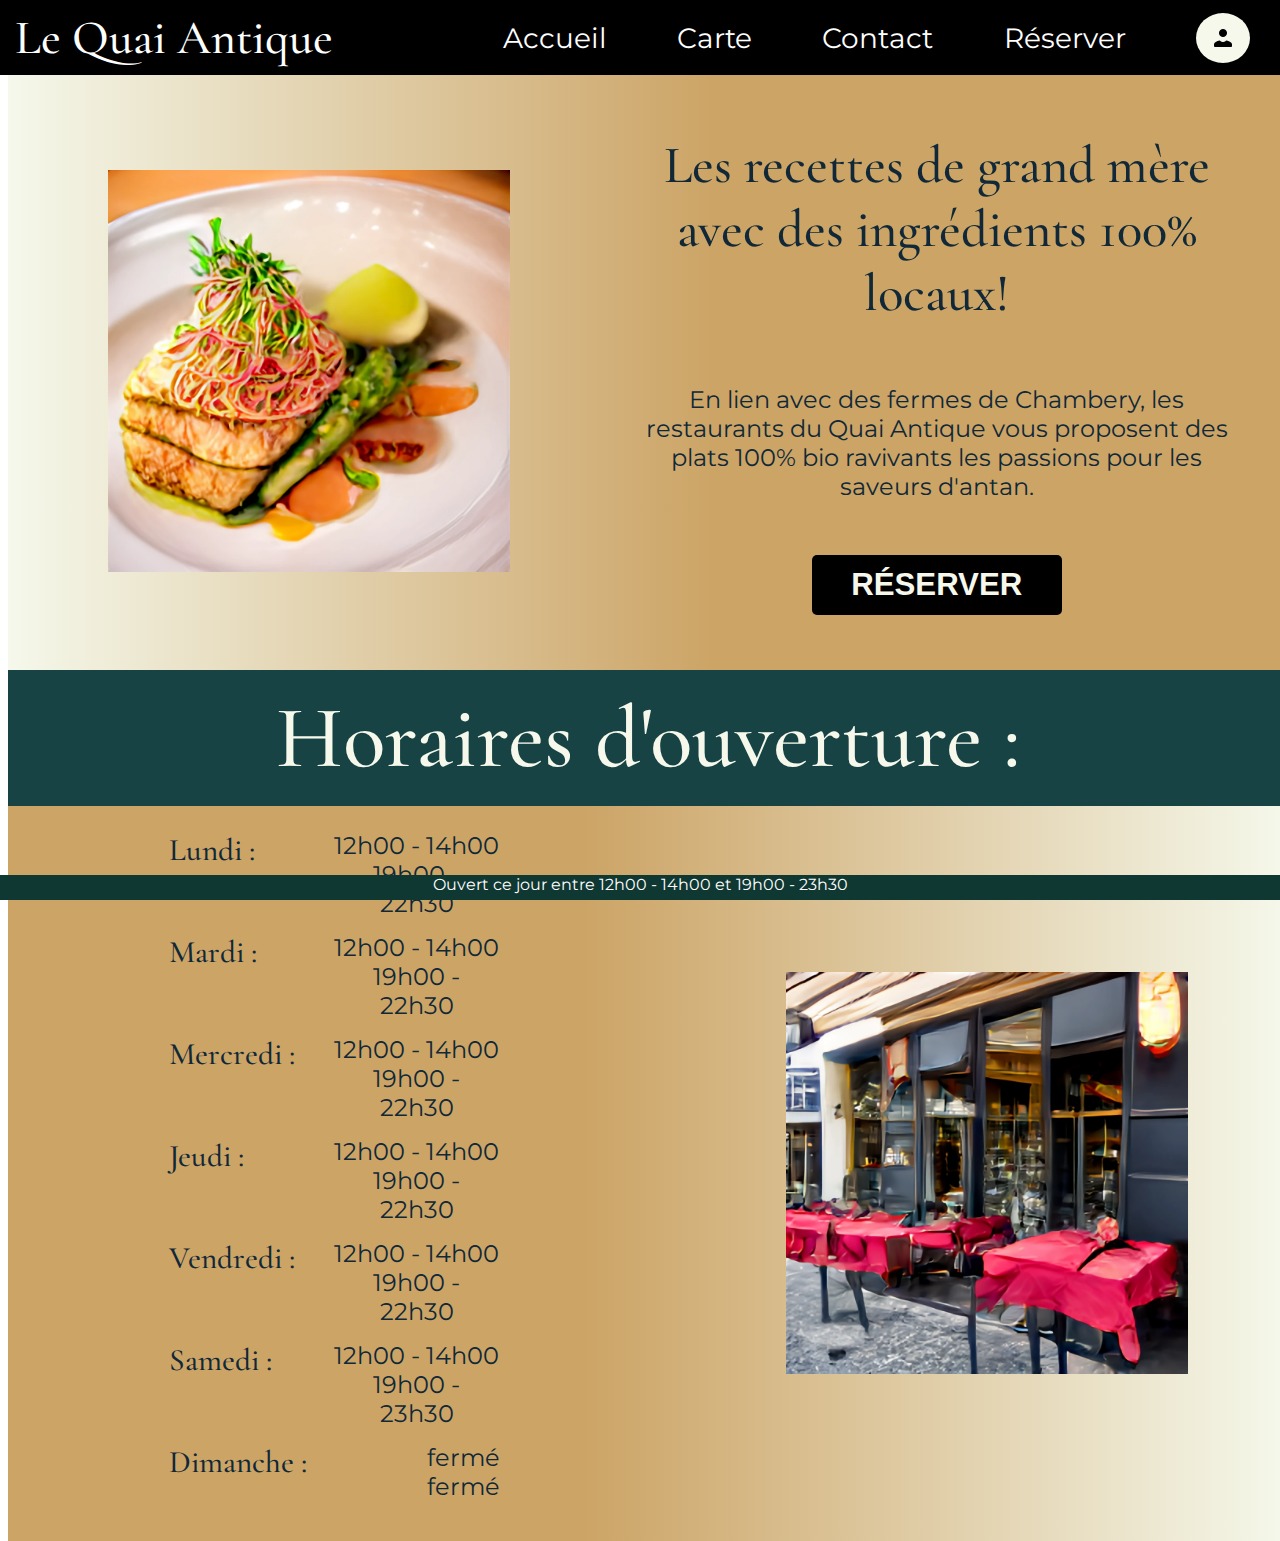
==== index.html @ f286ab32 "Front-end demo 2.2 Completely changed graphical chart Changed the archtitecture of the "Plat" page F" ====
<!DOCTYPE html>
<html lang="fr-FR">

<head>
    <meta charset="UTF-8">
    <title>Restaurant Le Quai Antique Chambery</title>
    <meta name="description" content="Redécouvrez la cuisine de vos ancêtres dans ce restaurant gastronomique étoilé.">
    <meta name="keywords" content="Restaurant, Gastronomique, Réserver, Diner, Déjeuner">
    <meta name="author" content="Abel Ciccoli">
    <link rel="stylesheet" href="styles/main.css">
</head>

<body>
    <nav id="navBar" class="navBar">
        <div>Le Quai Antique</div>
        <li id="navList" class="navBar">
            <ul>Accueil</ul>
            <ul>Carte</ul>
            <ul>Contact</ul>
            <ul>Réserver</ul>
            <ul><button class="profile"><img src="images/icons8-person-24.png" alt="icon made by https://icons8.com/icon/86320/person"></button></ul>
        </li>
    </nav>
    <main>
        <section class="greenSection">
            <div class="Carousel">
                <div class="photoHandler">
                    <img src="images/great restaurant food bio.png" alt="Savoureux plat à base de crêpes">
                </div>
            </div>
            <div class="description">
                <h1 class="slogan">Les recettes de grand mère avec des ingrédients 100% locaux!</h1>
                <div>
                    <p>En lien avec des fermes de Chambery, les restaurants du Quai Antique vous proposent
                        des plats 100% bio ravivants les passions pour les saveurs d'antan.</p>
                </div>
                <div class="btnCenter"><button class="description">RÉSERVER</button></div>
            </div>
        </section>
        <section class="headSection">
            <div class="title">Horaires d'ouverture :</div>
        </section>
        <section class="blueSection">
            <div class="Carousel">
                <div class="photoHandler">
                    <img src="images/restaurant _Le Quai Antique_  from outside.png"
                        alt="Savoureux burgers dans un plus grand burger">
                </div>
            </div>
            <div class="description">
                <div class="openHours">
                    <div class="tabSquare">
                        <div class="weekDay">Lundi : </div>
                        <div class="hours">
                            <div class="lunch">12h00 - 14h00</div>
                            <div class="diner">19h00 - 22h30</div>
                        </div>
                    </div>
                    <div class="tabSquare">
                        <div class="weekDay">Mardi : </div>
                        <div class="hours">
                            <div class="lunch">12h00 - 14h00</div>
                            <div class="diner">19h00 - 22h30</div>
                        </div>
                    </div>
                    <div class="tabSquare">
                        <div class="weekDay">Mercredi : </div>
                        <div class="hours">
                            <div class="lunch">12h00 - 14h00</div>
                            <div class="diner">19h00 - 22h30</div>
                        </div>
                    </div>
                    <div class="tabSquare">
                        <div class="weekDay">Jeudi : </div>
                        <div class="hours">
                            <div class="lunch">12h00 - 14h00</div>
                            <div class="diner">19h00 - 22h30</div>
                        </div>
                    </div>
                    <div class="tabSquare">
                        <div class="weekDay">Vendredi : </div>
                        <div class="hours">
                            <div class="lunch">12h00 - 14h00</div>
                            <div class="diner">19h00 - 22h30</div>
                        </div>
                    </div>
                    <div class="tabSquare">
                        <div class="weekDay">Samedi : </div>
                        <div class="hours">
                            <div class="lunch">12h00 - 14h00</div>
                            <div class="diner">19h00 - 23h30</div>
                        </div>
                    </div>
                    <div class="tabSquare">
                        <div class="weekDay">Dimanche : </div>
                        <div class="hours">
                            <div class="lunch">fermé</div>
                            <div class="diner">fermé</div>
                        </div>
                    </div>
                </div>
            </div>
        </section>
    </main>
    <footer>Ouvert ce jour entre 12h00 - 14h00 et 19h00 - 23h30</footer>
</body>

</html>
---- styles/main.css ----
@import 'layout.css';
@import 'components.css';/*# sourceMappingURL=main.css.map */
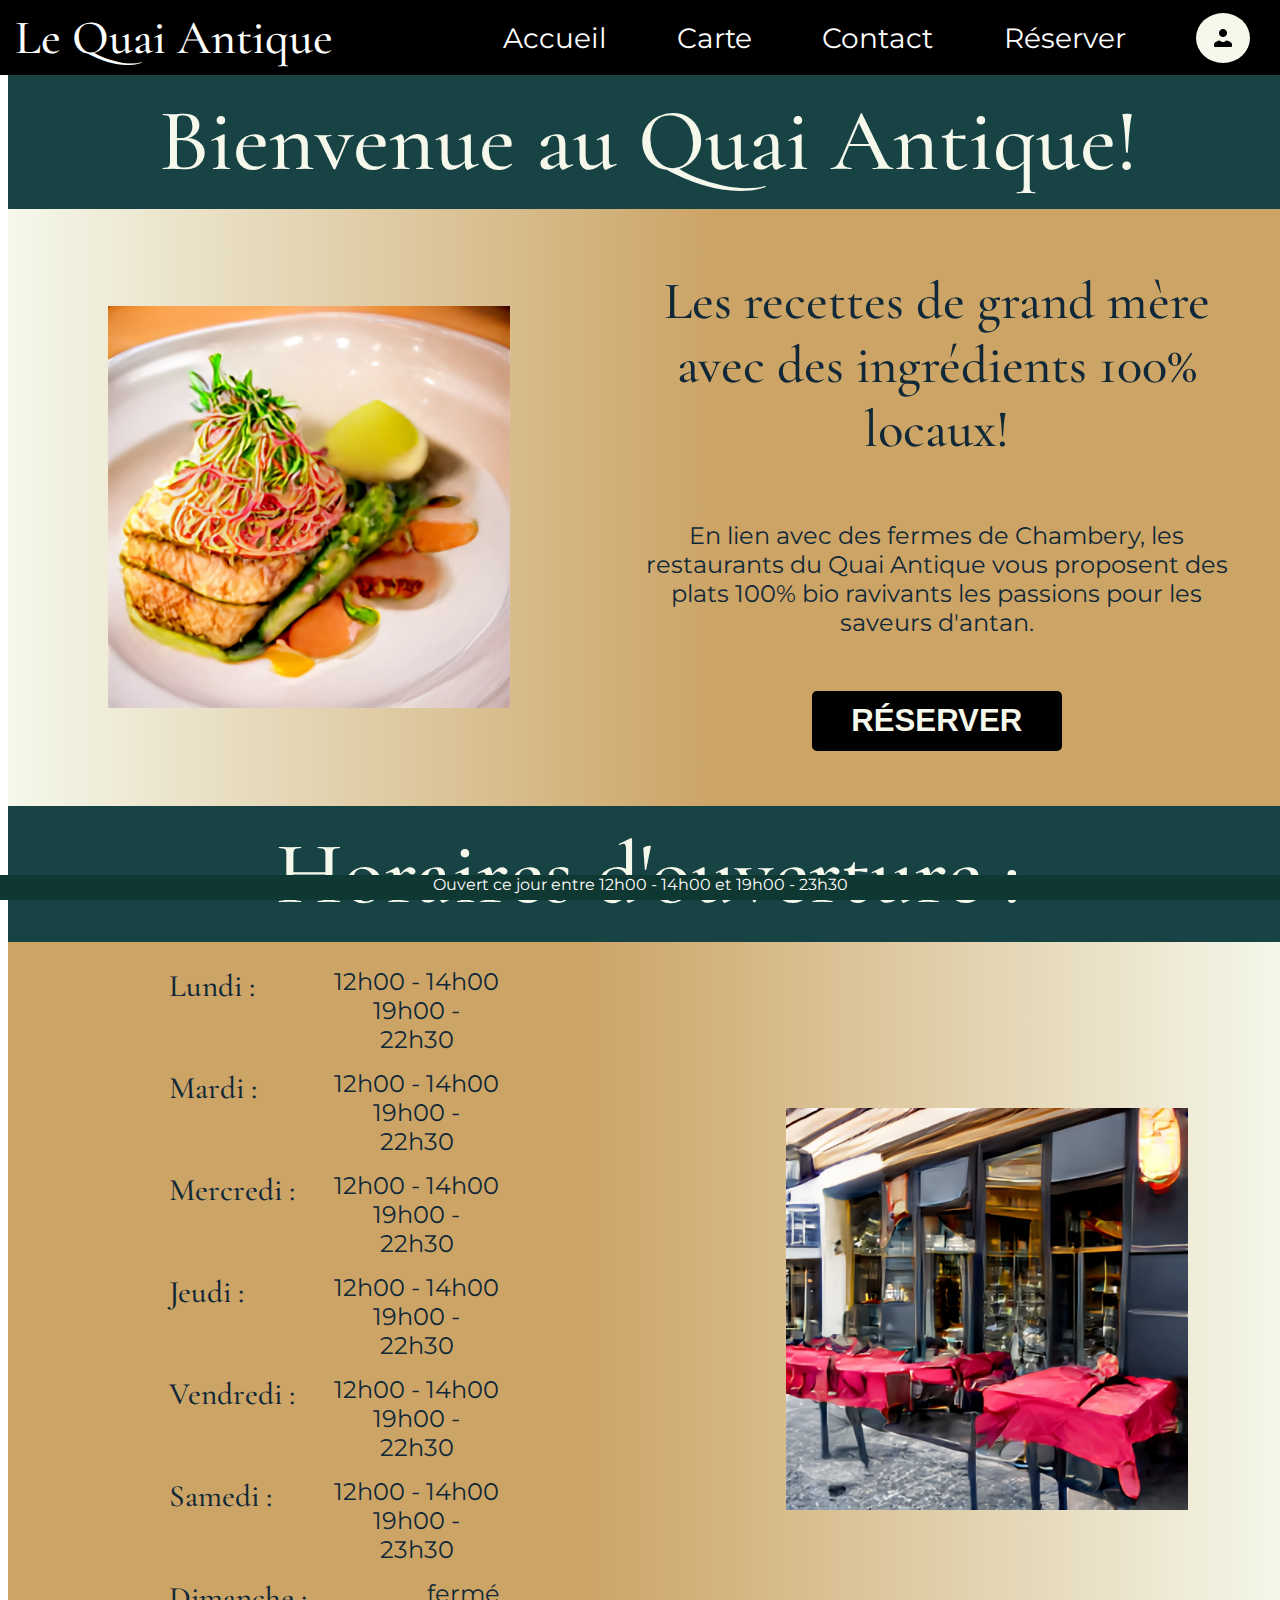
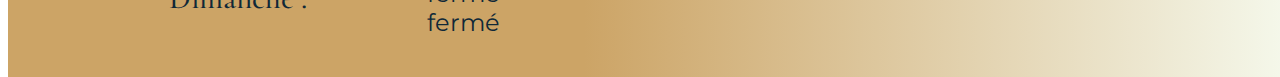
==== commit ffa194b7: "Front-end demo 2.3 \n Added head section to homepage" ====
--- a/index.html
+++ b/index.html
@@ -22,6 +22,9 @@
         </li>
     </nav>
     <main>
+        <section class="headSection">
+            <div class="title">Bienvenue au Quai Antique!</div>
+        </section>
         <section class="greenSection">
             <div class="Carousel">
                 <div class="photoHandler">
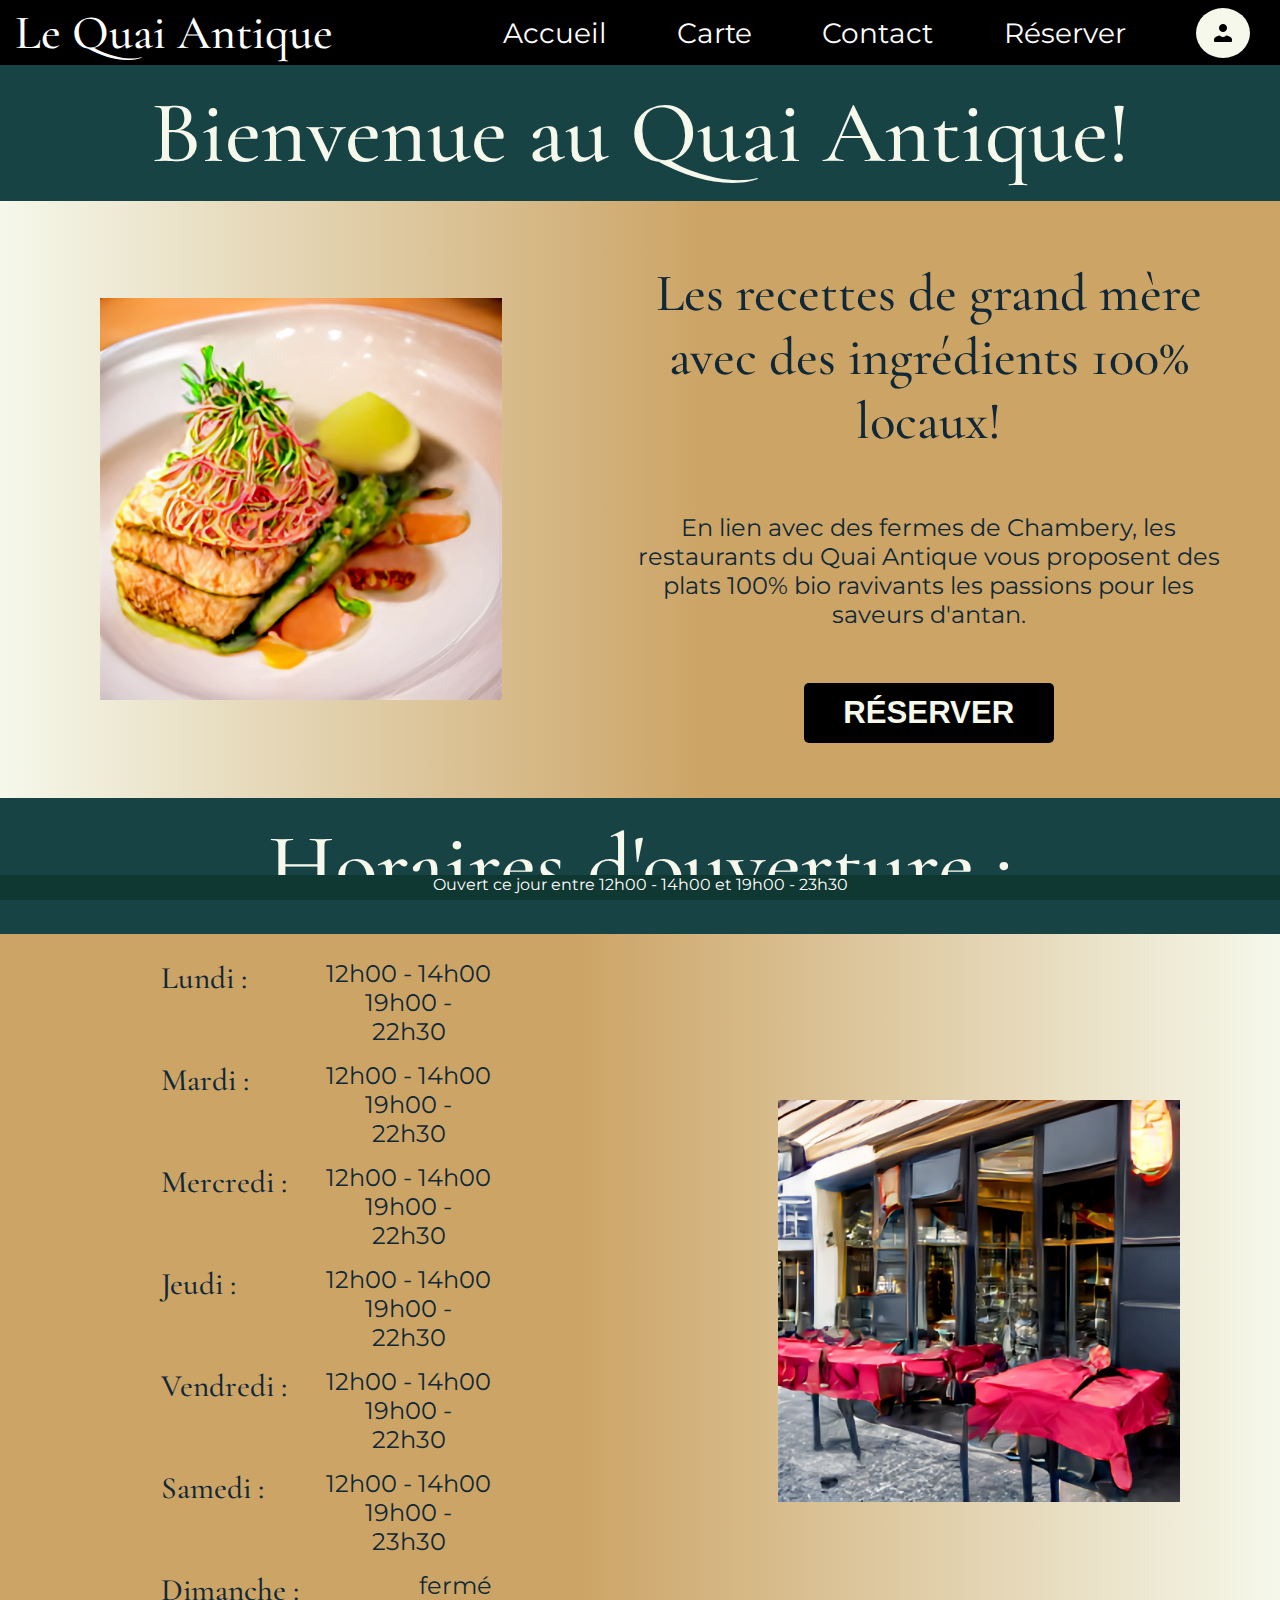
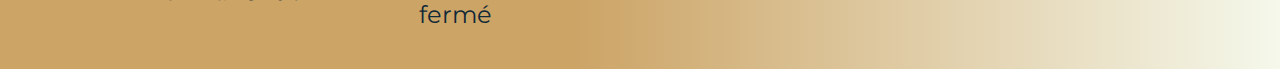
==== commit 7419fdcf: "Front-end demo 3.1 Refactored scss a bit. Started to create the layout for the page reservation.html" ====
--- a/index.html
+++ b/index.html
@@ -18,14 +18,15 @@
             <ul>Carte</ul>
             <ul>Contact</ul>
             <ul>Réserver</ul>
-            <ul><button class="profile"><img src="images/icons8-person-24.png" alt="icon made by https://icons8.com/icon/86320/person"></button></ul>
+            <ul><button class="profile"><img src="images/icons8-person-24.png"
+                        alt="icon made by https://icons8.com/icon/86320/person"></button></ul>
         </li>
     </nav>
     <main>
         <section class="headSection">
             <div class="title">Bienvenue au Quai Antique!</div>
         </section>
-        <section class="greenSection">
+        <section class="menuSectionOne">
             <div class="Carousel">
                 <div class="photoHandler">
                     <img src="images/great restaurant food bio.png" alt="Savoureux plat à base de crêpes">
@@ -43,7 +44,7 @@
         <section class="headSection">
             <div class="title">Horaires d'ouverture :</div>
         </section>
-        <section class="blueSection">
+        <section class="menuSectionTwo">
             <div class="Carousel">
                 <div class="photoHandler">
                     <img src="images/restaurant _Le Quai Antique_  from outside.png"
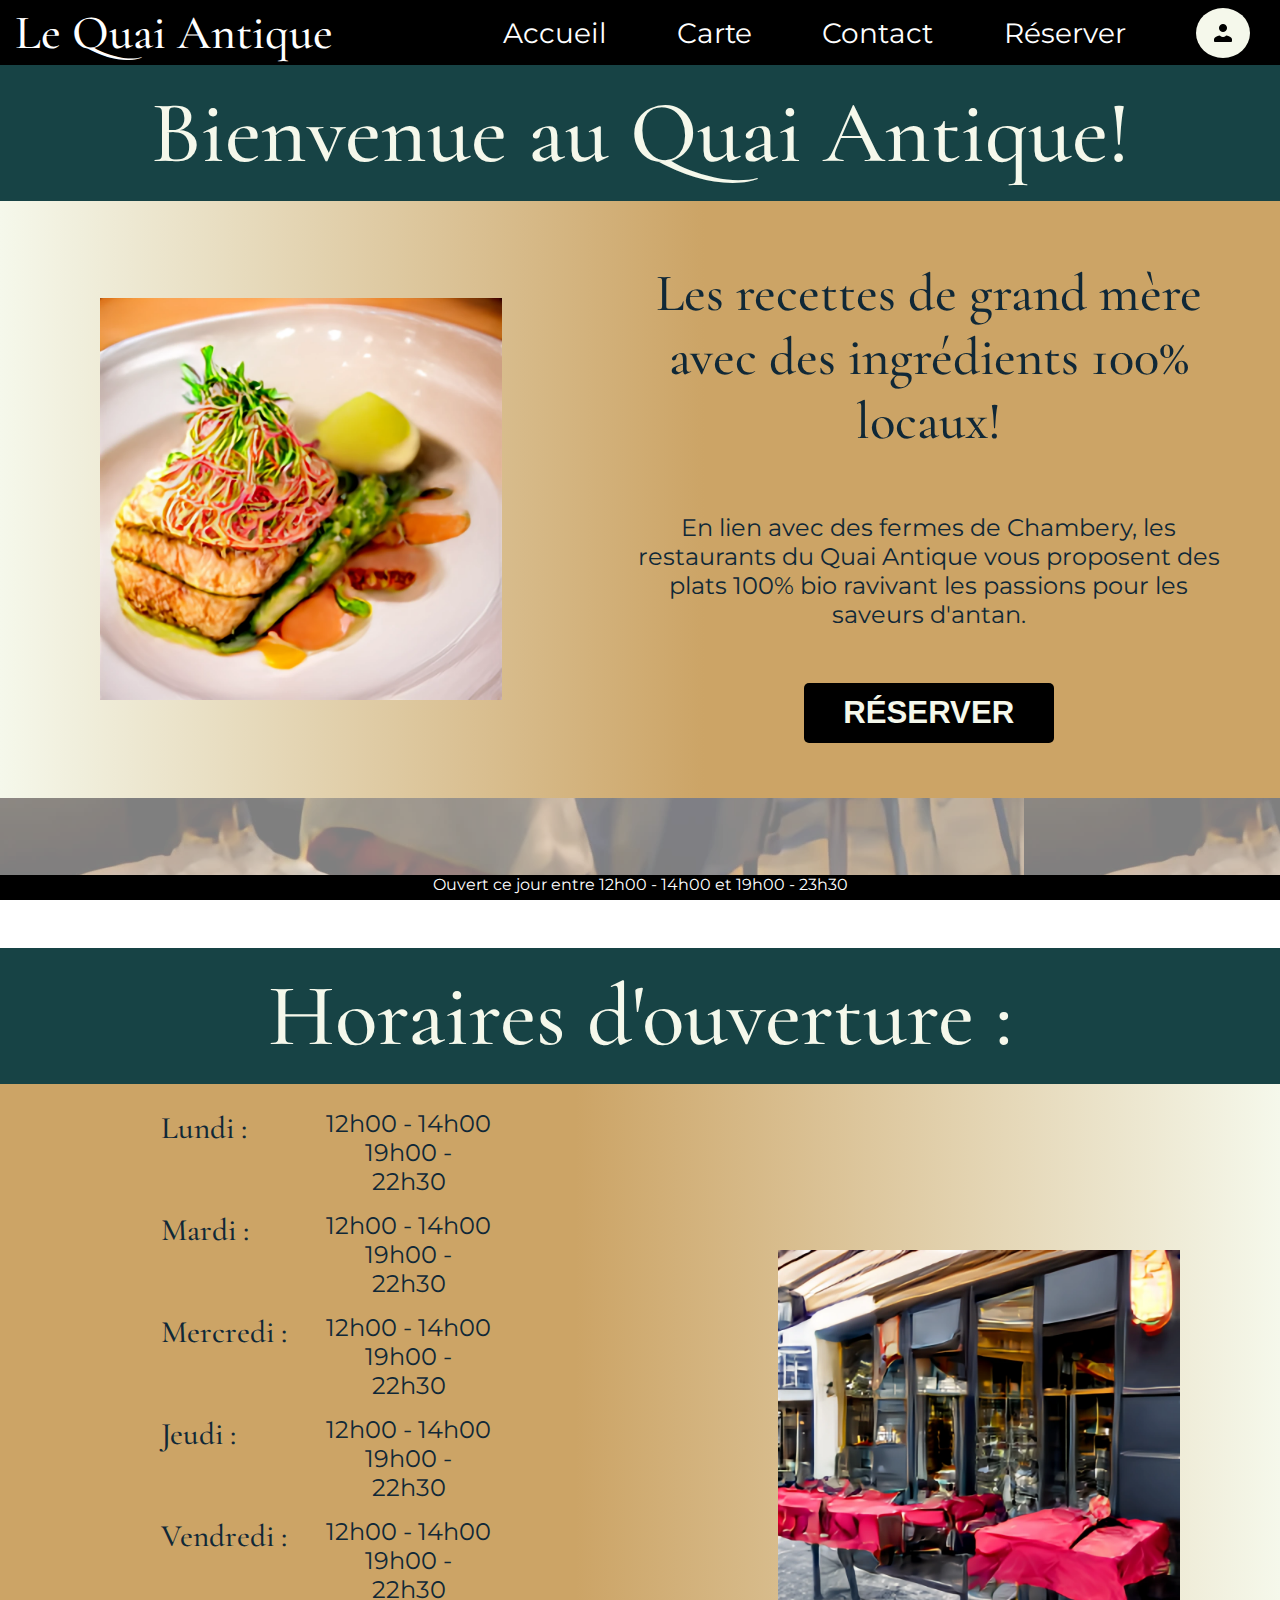
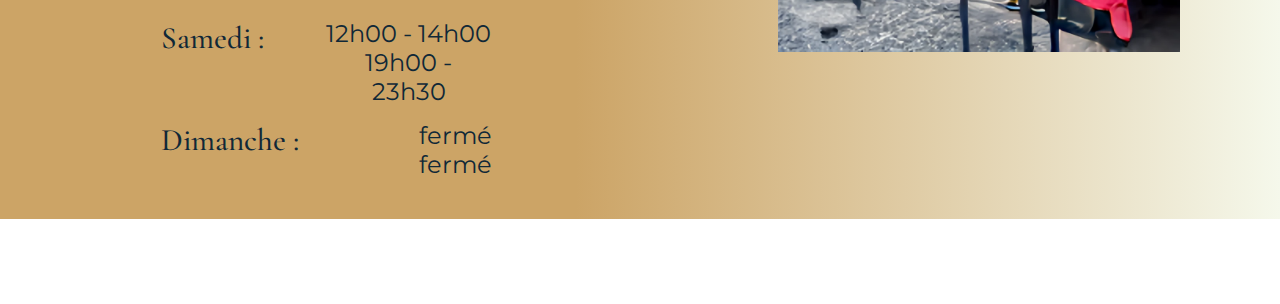
==== commit 4aacf514: "Front-end demo 4.0. Added background and transitions to all pages" ====
--- a/index.html
+++ b/index.html
@@ -22,6 +22,7 @@
                         alt="icon made by https://icons8.com/icon/86320/person"></button></ul>
         </li>
     </nav>
+    <div class="background"></div>
     <main>
         <section class="headSection">
             <div class="title">Bienvenue au Quai Antique!</div>
@@ -36,11 +37,14 @@
                 <h1 class="slogan">Les recettes de grand mère avec des ingrédients 100% locaux!</h1>
                 <div>
                     <p>En lien avec des fermes de Chambery, les restaurants du Quai Antique vous proposent
-                        des plats 100% bio ravivants les passions pour les saveurs d'antan.</p>
+                        des plats 100% bio ravivant les passions pour les saveurs d'antan.</p>
                 </div>
                 <div class="btnCenter"><button class="description">RÉSERVER</button></div>
             </div>
         </section>
+    </main>
+    <div class="transition"></div>
+    <main>
         <section class="headSection">
             <div class="title">Horaires d'ouverture :</div>
         </section>
@@ -106,6 +110,7 @@
             </div>
         </section>
     </main>
+    <div class="transition"></div>
     <footer>Ouvert ce jour entre 12h00 - 14h00 et 19h00 - 23h30</footer>
 </body>
 
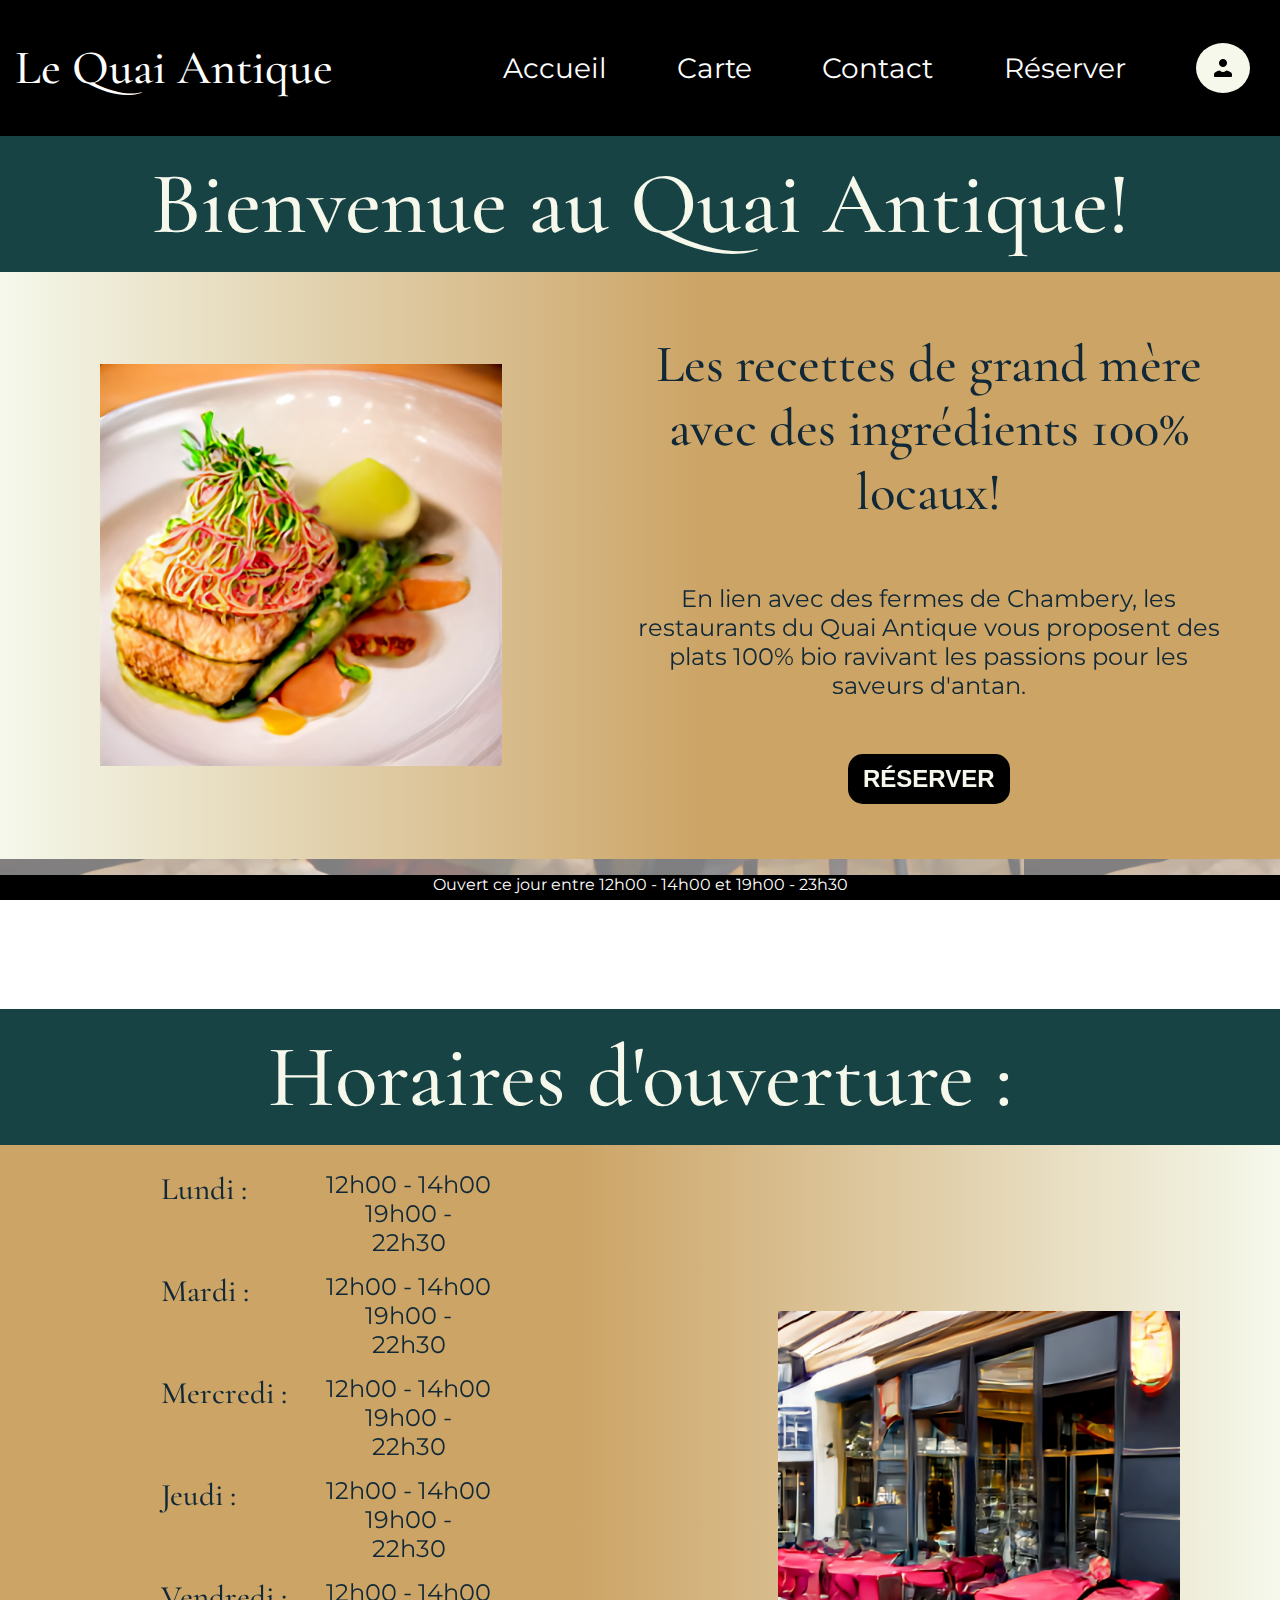
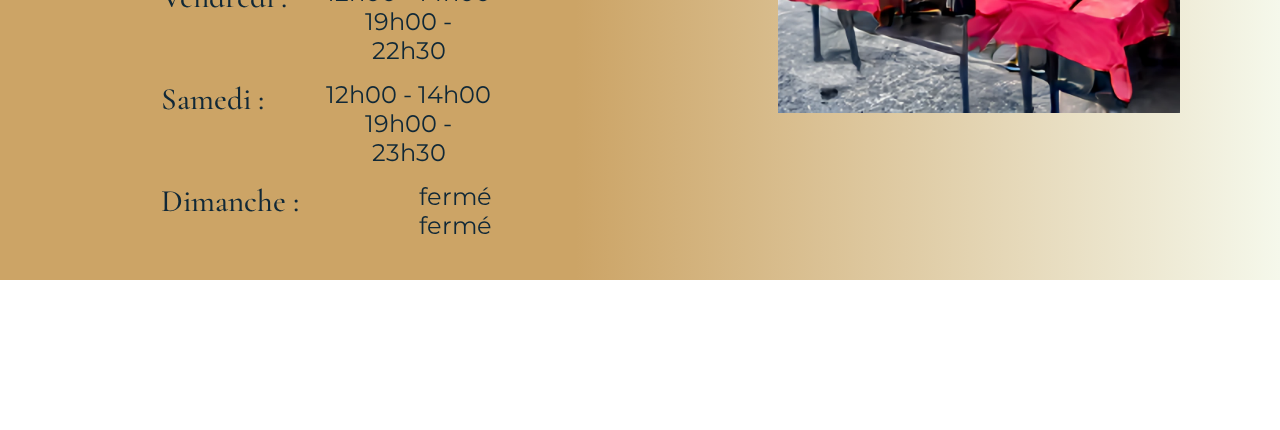
==== commit 14f75356: "Front-end demo 6.2. Started building responsive design" ====
--- a/index.html
+++ b/index.html
@@ -11,6 +11,8 @@
 </head>
 
 <body>
+    <div class="background"></div>
+    <main>
     <nav id="navBar" class="navBar">
         <div>Le Quai Antique</div>
         <li id="navList" class="navBar">
@@ -22,8 +24,6 @@
                         alt="icon made by https://icons8.com/icon/86320/person"></button></ul>
         </li>
     </nav>
-    <div class="background"></div>
-    <main>
         <section class="headSection">
             <div class="title">Bienvenue au Quai Antique!</div>
         </section>
@@ -42,9 +42,7 @@
                 <div class="btnCenter"><button class="description">RÉSERVER</button></div>
             </div>
         </section>
-    </main>
     <div class="transition"></div>
-    <main>
         <section class="headSection">
             <div class="title">Horaires d'ouverture :</div>
         </section>
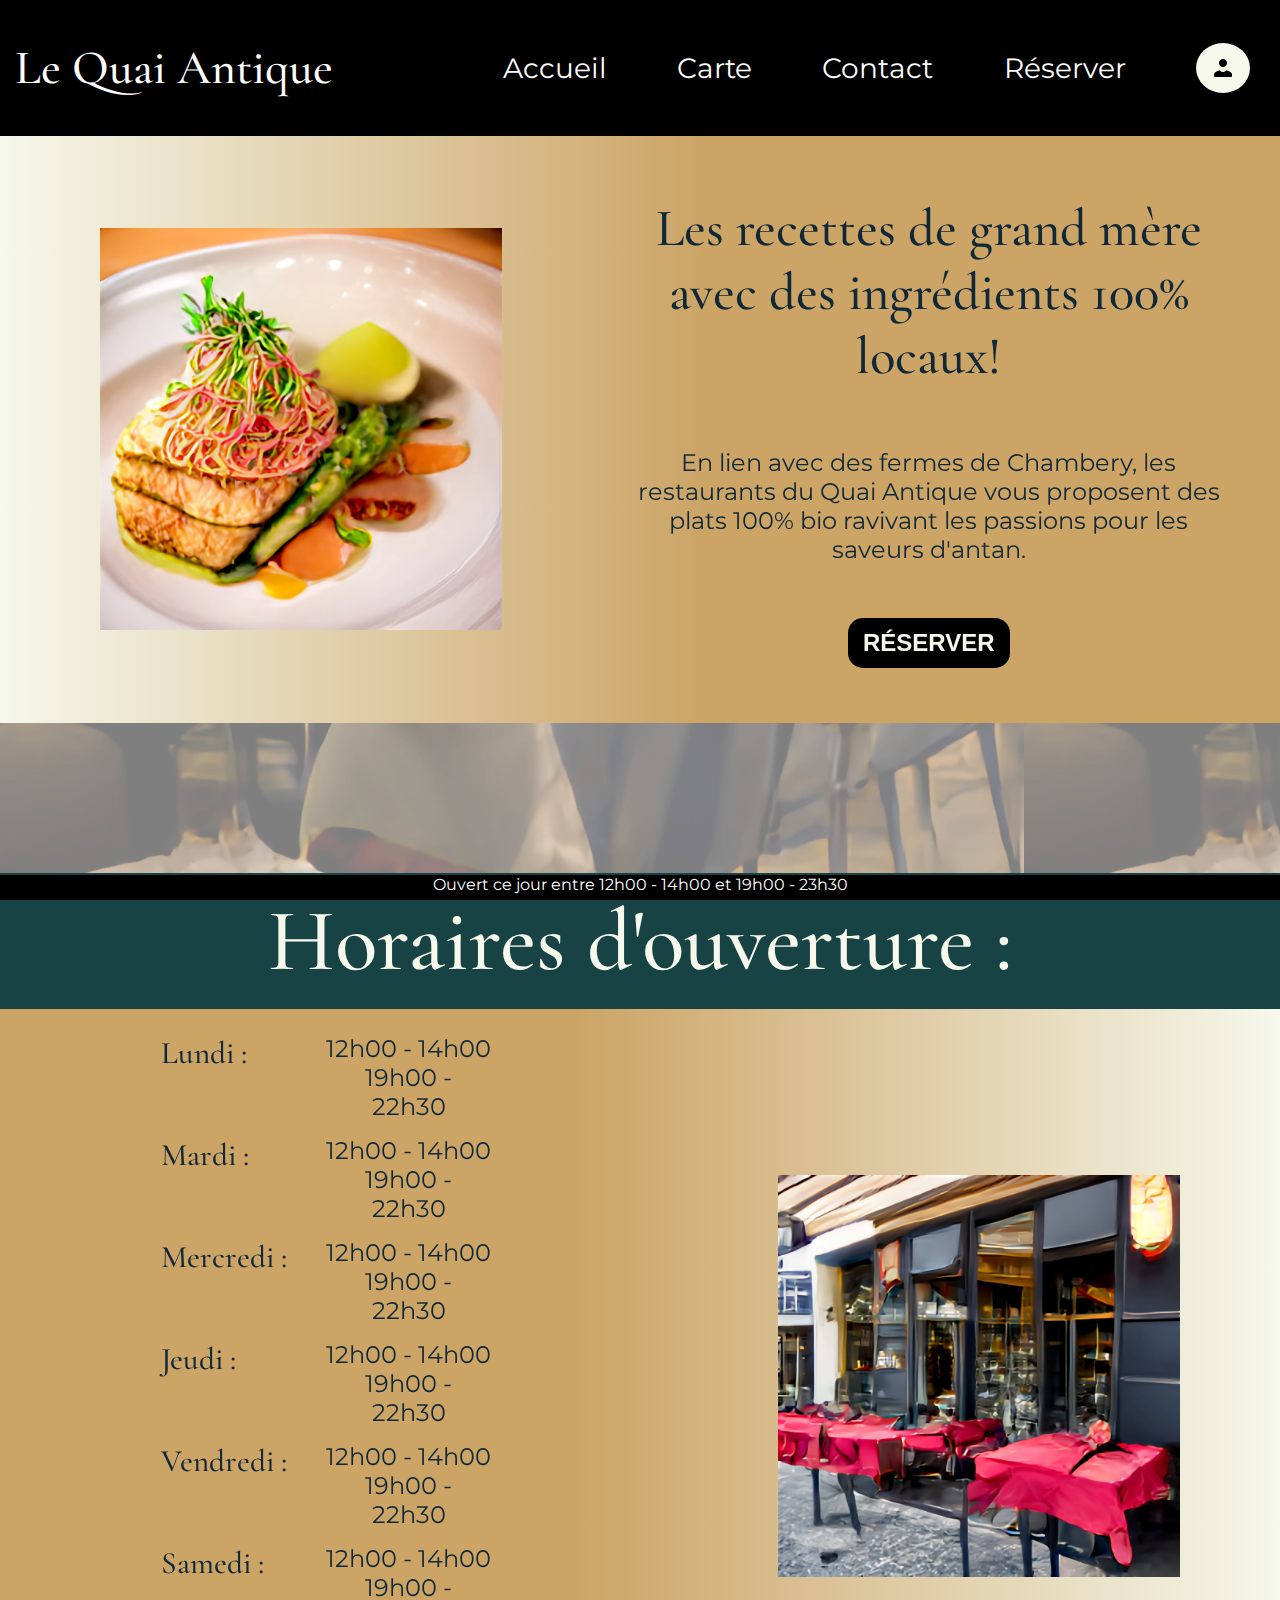
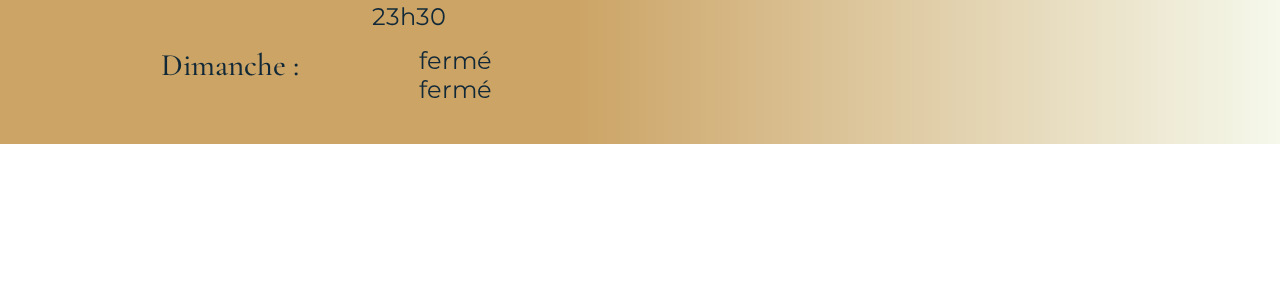
==== commit 1f1396b2: "Front-end demo still tryong to make everything responsive" ====
--- a/index.html
+++ b/index.html
@@ -12,7 +12,6 @@
 
 <body>
     <div class="background"></div>
-    <main>
     <nav id="navBar" class="navBar">
         <div>Le Quai Antique</div>
         <li id="navList" class="navBar">
@@ -24,6 +23,7 @@
                         alt="icon made by https://icons8.com/icon/86320/person"></button></ul>
         </li>
     </nav>
+    <main>
         <section class="headSection">
             <div class="title">Bienvenue au Quai Antique!</div>
         </section>
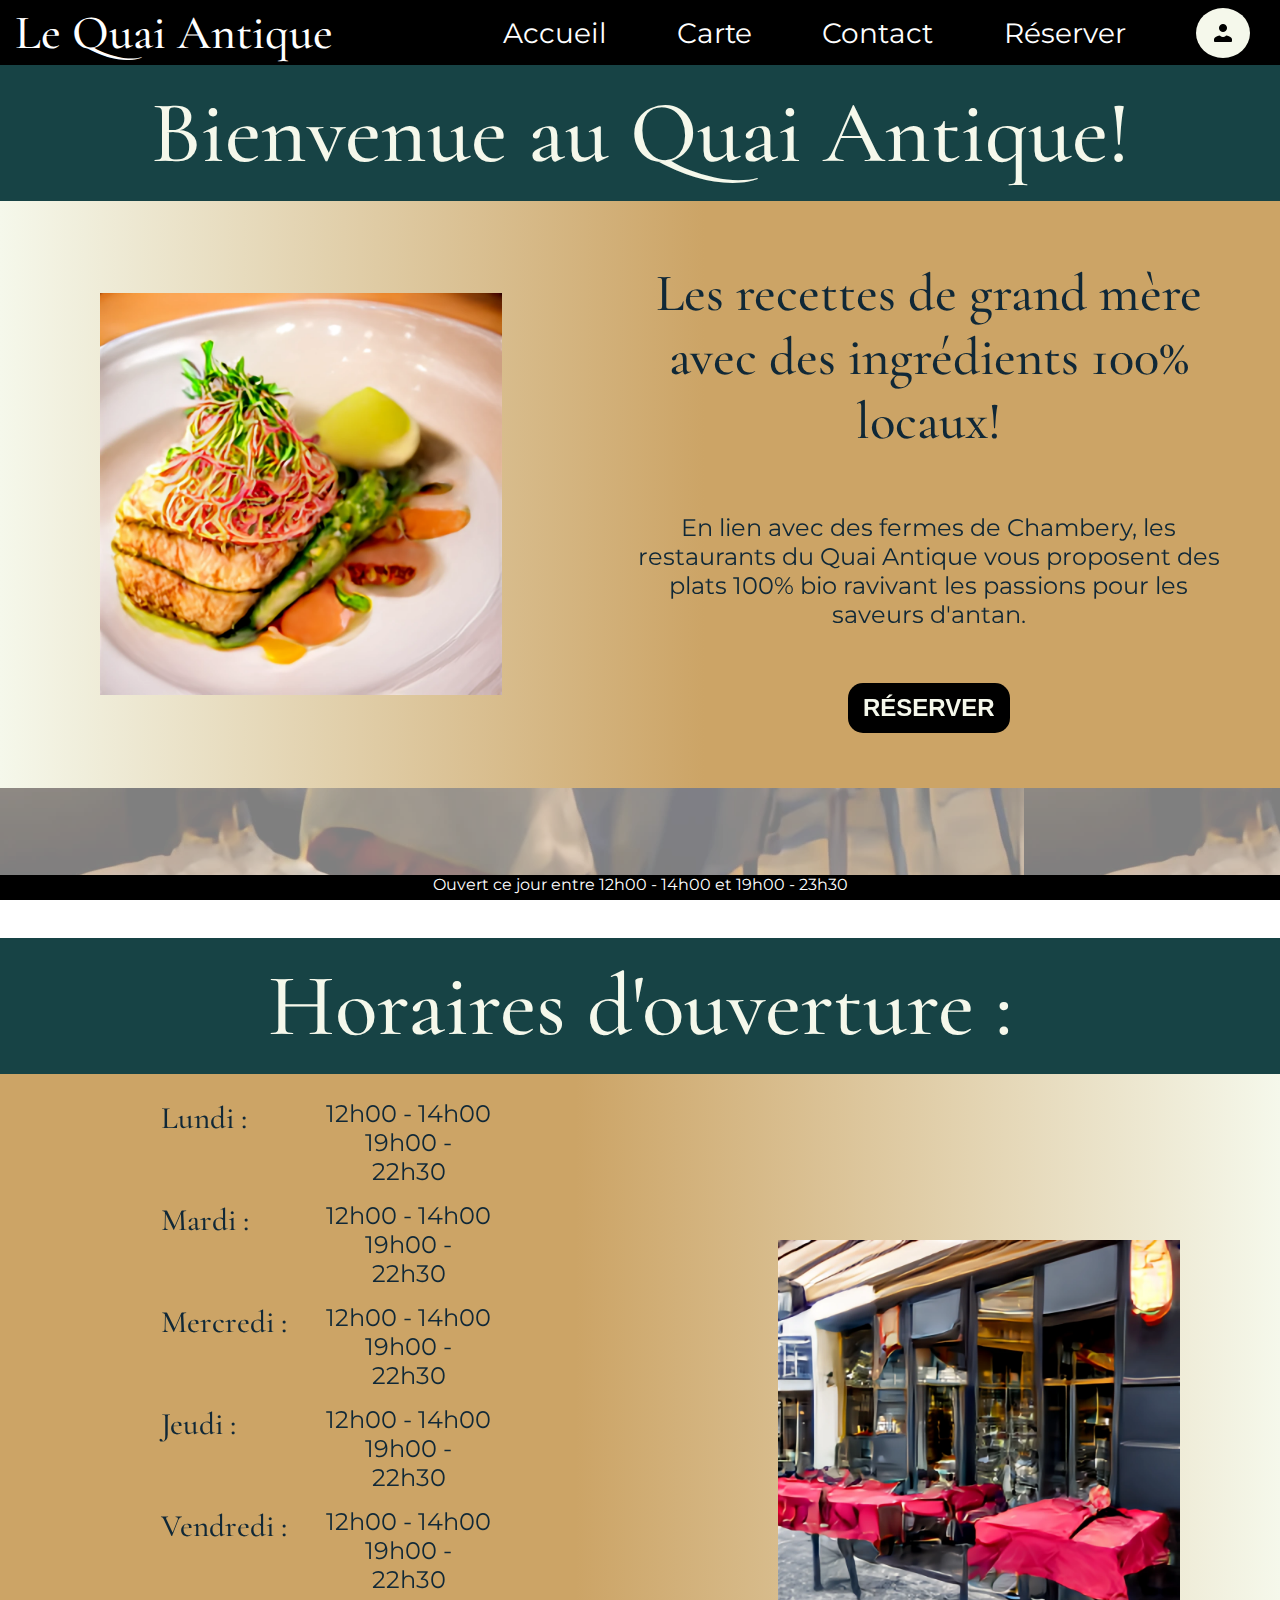
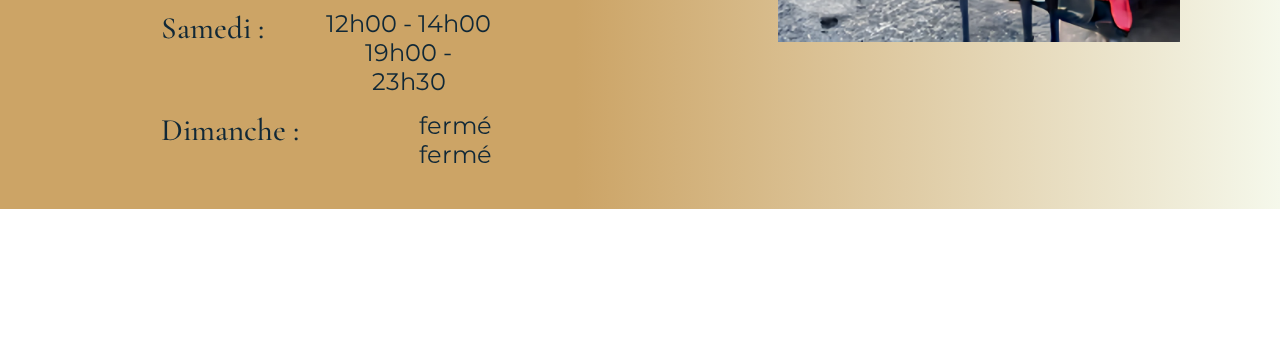
==== commit 01f9fd25: "Front-end demo 6.4. Made the forms responsive. Only thing left are the button containers" ====
--- a/index.html
+++ b/index.html
@@ -24,6 +24,7 @@
         </li>
     </nav>
     <main>
+        <div class="navBarBuffer"></div>
         <section class="headSection">
             <div class="title">Bienvenue au Quai Antique!</div>
         </section>
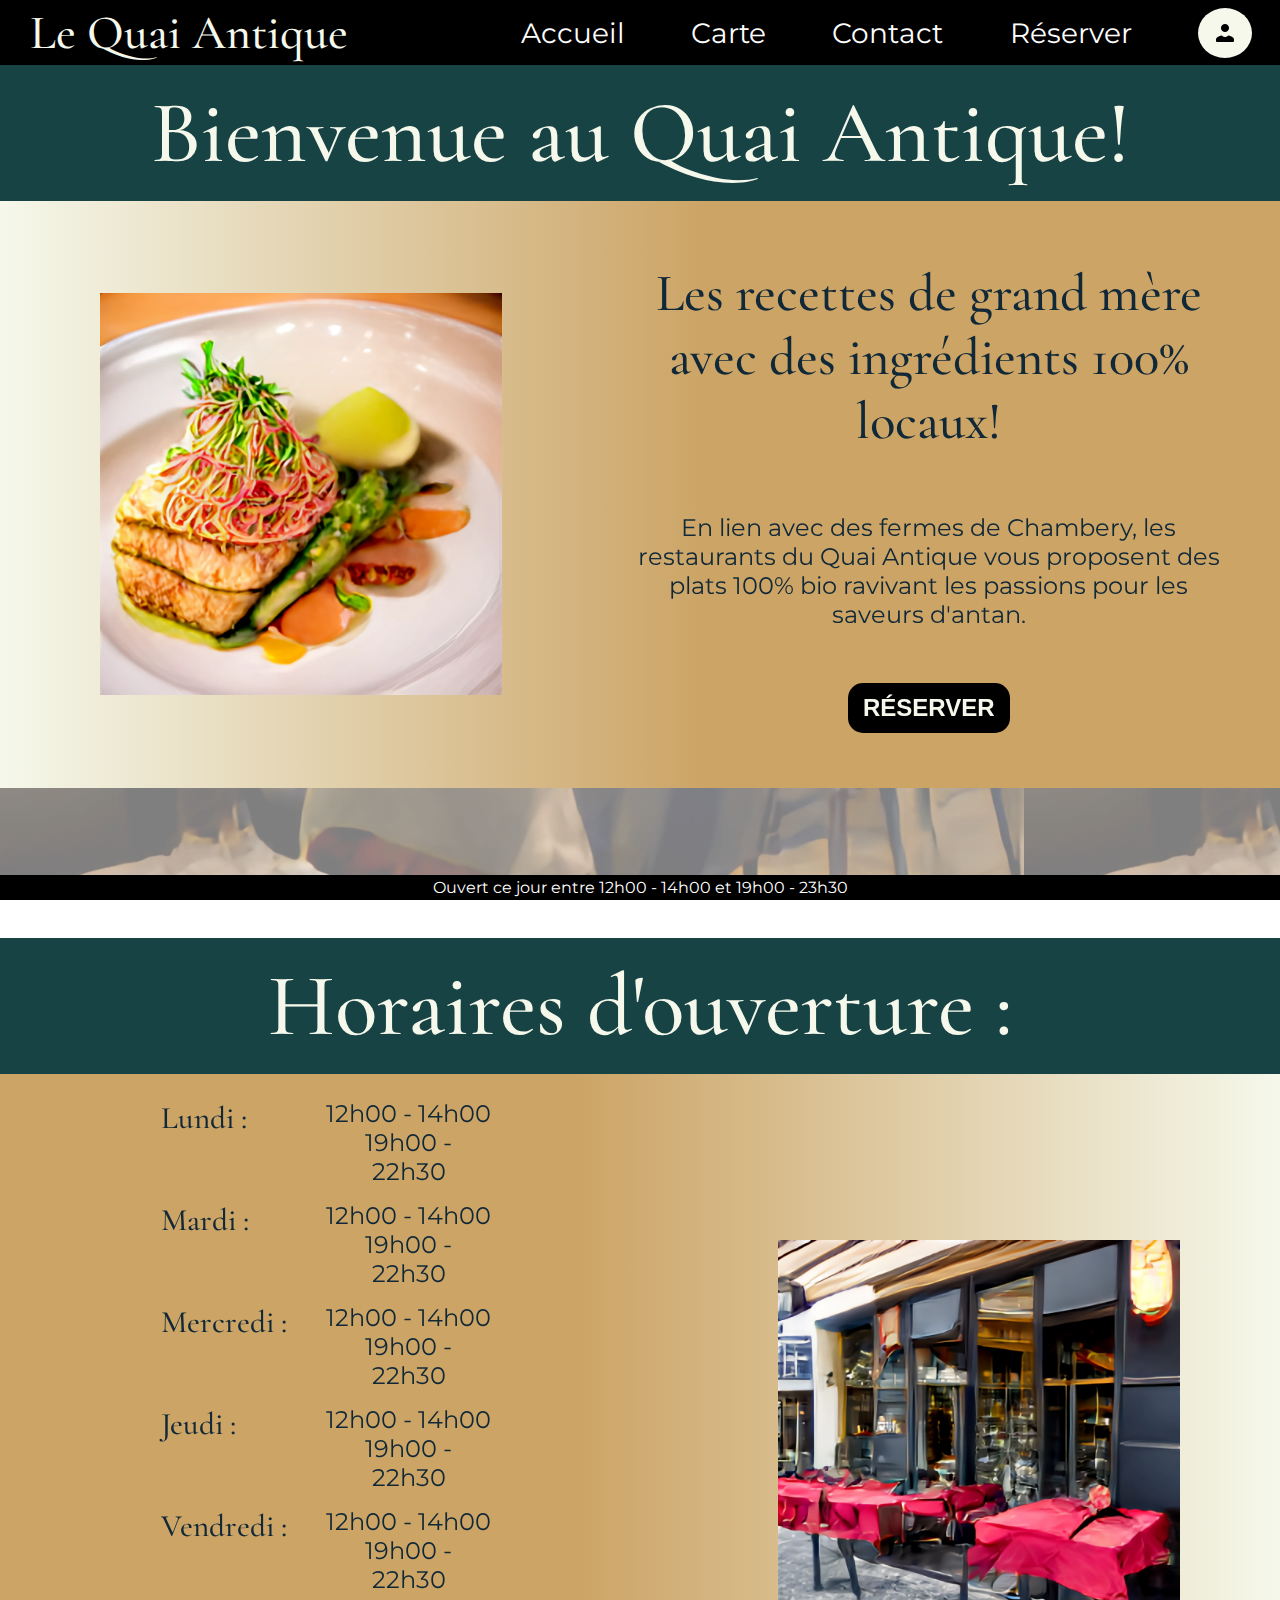
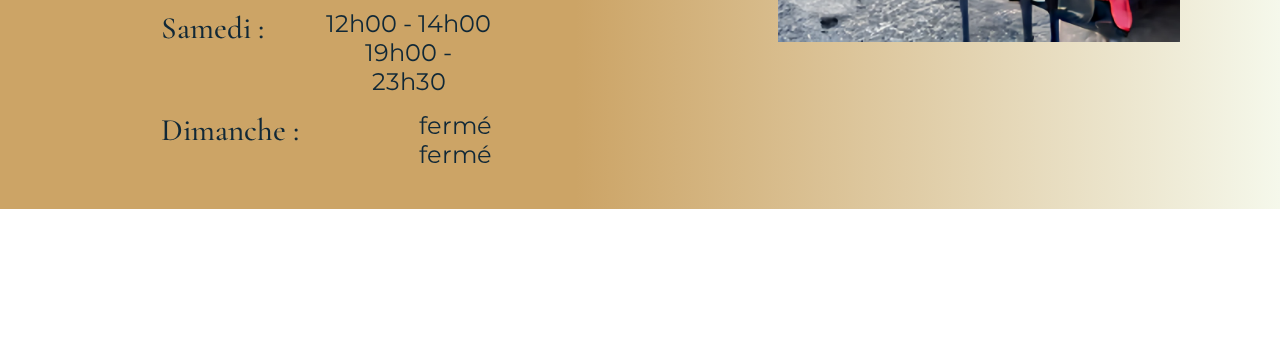
==== commit 22ad9f79: "Front-end demo final 1. Everything is now responsive" ====
--- a/index.html
+++ b/index.html
@@ -13,7 +13,7 @@
 <body>
     <div class="background"></div>
     <nav id="navBar" class="navBar">
-        <div>Le Quai Antique</div>
+        <div class="title">Le Quai Antique</div>
         <li id="navList" class="navBar">
             <ul>Accueil</ul>
             <ul>Carte</ul>
@@ -22,6 +22,11 @@
             <ul><button class="profile"><img src="images/icons8-person-24.png"
                         alt="icon made by https://icons8.com/icon/86320/person"></button></ul>
         </li>
+        <div class="hamb">
+            <div class="hambline"></div>
+            <div class="hambline"></div>
+            <div class="hambline"></div>
+        </div>
     </nav>
     <main>
         <div class="navBarBuffer"></div>
--- a/styles/main.css
+++ b/styles/main.css
@@ -1,2 +1,3 @@
 @import 'layout.css';
-@import 'components.css';/*# sourceMappingURL=main.css.map */+@import 'components.css';
+@import 'navBar.css';/*# sourceMappingURL=main.css.map */